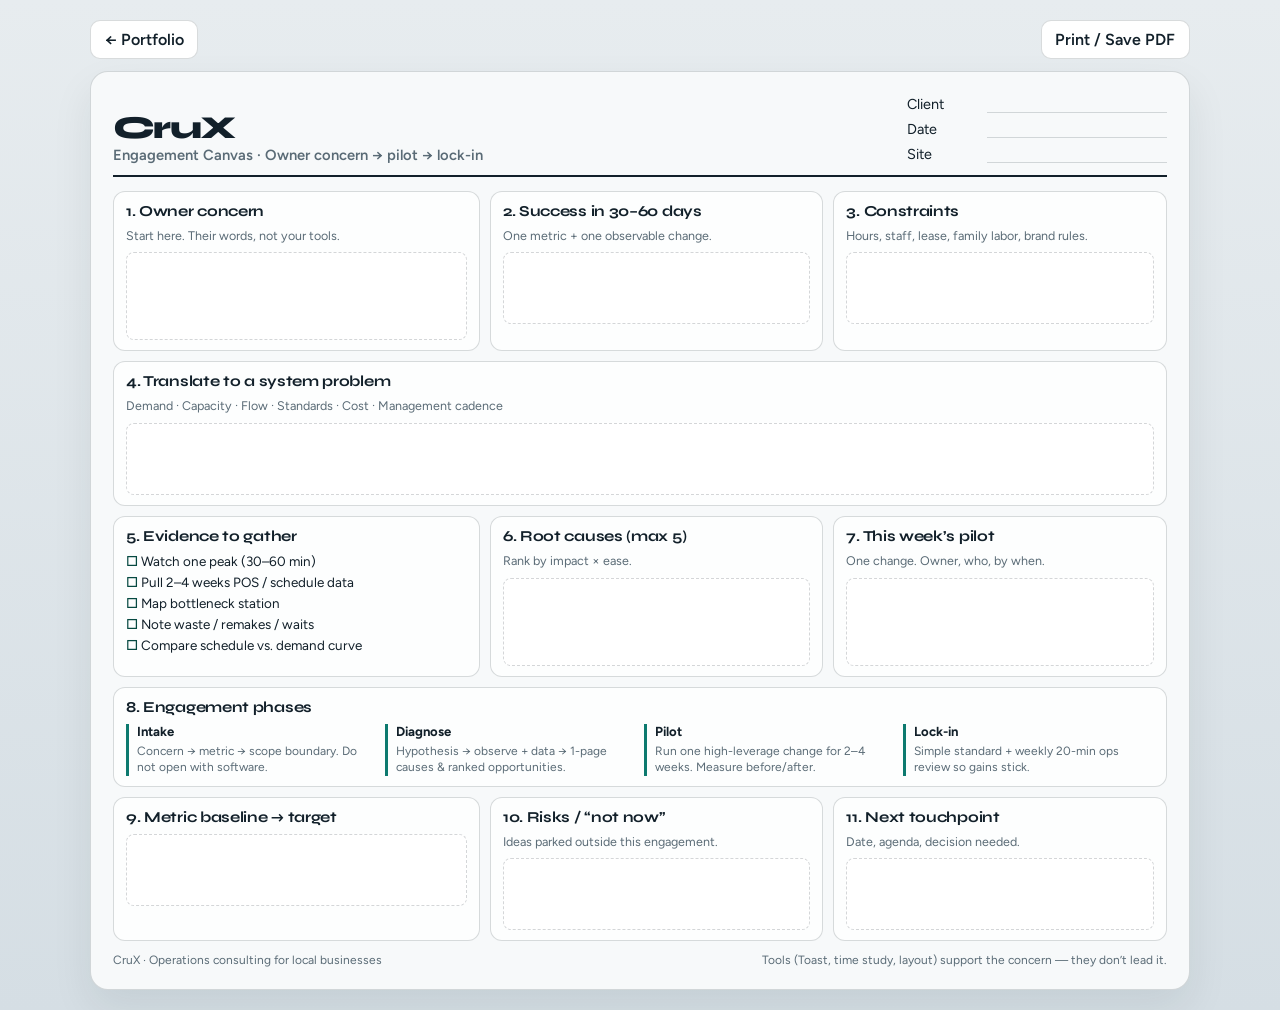
==== crux/engagement-canvas.html @ 1187dd97 "Add CruX one-page engagement canvas Provide a printable client worksheet that starts from the owner " ====
<!doctype html>
<html lang="en">
<head>
  <meta charset="utf-8">
  <meta name="viewport" content="width=device-width, initial-scale=1">
  <title>CruX · Engagement Canvas</title>
  <link rel="icon" href="../favicon.svg" type="image/svg+xml">
  <link rel="preconnect" href="https://fonts.googleapis.com">
  <link rel="preconnect" href="https://fonts.gstatic.com" crossorigin>
  <link href="https://fonts.googleapis.com/css2?family=Figtree:wght@400;500;600;700&family=Syne:wght@700;800&display=swap" rel="stylesheet">
  <style>
    :root {
      --ink: #12202a;
      --muted: #5a6b76;
      --line: rgba(18, 32, 42, 0.16);
      --accent: #0d7a6f;
      --accent-ink: #064941;
      --soft: #eef3f4;
      --paper: #f7f9fa;
    }

    * { box-sizing: border-box; }

    body {
      margin: 0;
      color: var(--ink);
      font-family: "Figtree", sans-serif;
      background:
        radial-gradient(900px 420px at 0% 0%, rgba(13, 122, 111, 0.12), transparent 55%),
        linear-gradient(180deg, #e7ecef, #d guardee4);
      background: linear-gradient(180deg, #e7ecef, #d5dee4);
      padding: 20px;
    }

    .page {
      width: min(1100px, 100%);
      margin: 0 auto;
      background: var(--paper);
      border: 1px solid var(--line);
      border-radius: 18px;
      padding: 22px;
      box-shadow: 0 18px 40px rgba(18, 32, 42, 0.08);
    }

    .top {
      display: flex;
      justify-content: space-between;
      gap: 16px;
      align-items: end;
      border-bottom: 2px solid var(--ink);
      padding-bottom: 12px;
      margin-bottom: 14px;
    }

    .brand {
      font-family: "Syne", sans-serif;
      font-weight: 800;
      font-size: 2rem;
      letter-spacing: -0.05em;
      line-height: 1;
    }

    .brand span {
      display: block;
      margin-top: 4px;
      font-family: "Figtree", sans-serif;
      font-size: 0.92rem;
      font-weight: 600;
      color: var(--muted);
      letter-spacing: 0;
    }

    .meta {
      display: grid;
      gap: 6px;
      min-width: 260px;
      font-size: 0.9rem;
    }

    .meta label {
      display: grid;
      grid-template-columns: 72px 1fr;
      gap: 8px;
      align-items: end;
    }

    .line {
      border-bottom: 1px solid var(--line);
      min-height: 1.2em;
    }

    h2 {
      margin: 0 0 8px;
      font-family: "Syne", sans-serif;
      font-size: 0.95rem;
      letter-spacing: -0.02em;
    }

    .grid {
      display: grid;
      grid-template-columns: 1.1fr 1fr 1fr;
      gap: 10px;
    }

    .cell {
      border: 1px solid var(--line);
      border-radius: 12px;
      padding: 10px 12px;
      background: rgba(255, 255, 255, 0.72);
      min-height: 132px;
    }

    .cell.wide { grid-column: 1 / -1; min-height: auto; }

    .hint {
      margin: 0 0 8px;
      color: var(--muted);
      font-size: 0.78rem;
      line-height: 1.35;
    }

    .write {
      min-height: 72px;
      border: 1px dashed rgba(18, 32, 42, 0.18);
      border-radius: 8px;
      background: #fff;
    }

    .write.tall { min-height: 88px; }

    .checks {
      display: grid;
      gap: 5px;
      font-size: 0.84rem;
    }

    .checks div::before {
      content: "☐ ";
      color: var(--accent-ink);
      font-weight: 700;
    }

    .phases {
      display: grid;
      grid-template-columns: repeat(4, 1fr);
      gap: 8px;
    }

    .phase {
      border-left: 3px solid var(--accent);
      padding-left: 8px;
    }

    .phase strong {
      display: block;
      font-size: 0.82rem;
      margin-bottom: 4px;
    }

    .phase p {
      margin: 0;
      color: var(--muted);
      font-size: 0.75rem;
      line-height: 1.35;
    }

    .footer {
      margin-top: 12px;
      display: flex;
      justify-content: space-between;
      gap: 12px;
      color: var(--muted);
      font-size: 0.75rem;
    }

    .actions {
      width: min(1100px, 100%);
      margin: 0 auto 12px;
      display: flex;
      justify-content: space-between;
      gap: 10px;
      align-items: center;
    }

    .actions a, .actions button {
      font: inherit;
      font-weight: 600;
      text-decoration: none;
      color: var(--ink);
      background: #fff;
      border: 1px solid var(--line);
      border-radius: 10px;
      padding: 0.55rem 0.85rem;
      cursor: pointer;
    }

    @media print {
      body {
        background: #fff;
        padding: 0;
      }
      .actions { display: none; }
      .page {
        box-shadow: none;
        border: none;
        border-radius: 0;
        width: 100%;
        padding: 0;
      }
      .cell, .write { break-inside: avoid; }
    }

    @media (max-width: 800px) {
      .grid, .phases { grid-template-columns: 1fr; }
      .top { flex-direction: column; align-items: start; }
    }
  </style>
</head>
<body>
  <div class="actions">
    <a href="../">← Portfolio</a>
    <button type="button" onclick="window.print()">Print / Save PDF</button>
  </div>

  <main class="page">
    <header class="top">
      <div>
        <div class="brand">CruX<span>Engagement Canvas · Owner concern → pilot → lock-in</span></div>
      </div>
      <div class="meta">
        <label><span>Client</span><span class="line" contenteditable="true"></span></label>
        <label><span>Date</span><span class="line" contenteditable="true"></span></label>
        <label><span>Site</span><span class="line" contenteditable="true"></span></label>
      </div>
    </header>

    <section class="grid">
      <article class="cell">
        <h2>1. Owner concern</h2>
        <p class="hint">Start here. Their words, not your tools.</p>
        <div class="write tall" contenteditable="true"></div>
      </article>

      <article class="cell">
        <h2>2. Success in 30–60 days</h2>
        <p class="hint">One metric + one observable change.</p>
        <div class="write" contenteditable="true"></div>
      </article>

      <article class="cell">
        <h2>3. Constraints</h2>
        <p class="hint">Hours, staff, lease, family labor, brand rules.</p>
        <div class="write" contenteditable="true"></div>
      </article>

      <article class="cell wide">
        <h2>4. Translate to a system problem</h2>
        <p class="hint">Demand · Capacity · Flow · Standards · Cost · Management cadence</p>
        <div class="write" contenteditable="true"></div>
      </article>

      <article class="cell">
        <h2>5. Evidence to gather</h2>
        <div class="checks">
          <div>Watch one peak (30–60 min)</div>
          <div>Pull 2–4 weeks POS / schedule data</div>
          <div>Map bottleneck station</div>
          <div>Note waste / remakes / waits</div>
          <div>Compare schedule vs. demand curve</div>
        </div>
      </article>

      <article class="cell">
        <h2>6. Root causes (max 5)</h2>
        <p class="hint">Rank by impact × ease.</p>
        <div class="write tall" contenteditable="true"></div>
      </article>

      <article class="cell">
        <h2>7. This week’s pilot</h2>
        <p class="hint">One change. Owner, who, by when.</p>
        <div class="write tall" contenteditable="true"></div>
      </article>

      <article class="cell wide">
        <h2>8. Engagement phases</h2>
        <div class="phases">
          <div class="phase">
            <strong>Intake</strong>
            <p>Concern → metric → scope boundary. Do not open with software.</p>
          </div>
          <div class="phase">
            <strong>Diagnose</strong>
            <p>Hypothesis → observe + data → 1-page causes & ranked opportunities.</p>
          </div>
          <div class="phase">
            <strong>Pilot</strong>
            <p>Run one high-leverage change for 2–4 weeks. Measure before/after.</p>
          </div>
          <div class="phase">
            <strong>Lock-in</strong>
            <p>Simple standard + weekly 20-min ops review so gains stick.</p>
          </div>
        </div>
      </article>

      <article class="cell">
        <h2>9. Metric baseline → target</h2>
        <div class="write" contenteditable="true"></div>
      </article>

      <article class="cell">
        <h2>10. Risks / “not now”</h2>
        <p class="hint">Ideas parked outside this engagement.</p>
        <div class="write" contenteditable="true"></div>
      </article>

      <article class="cell">
        <h2>11. Next touchpoint</h2>
        <p class="hint">Date, agenda, decision needed.</p>
        <div class="write" contenteditable="true"></div>
      </article>
    </section>

    <footer class="footer">
      <span>CruX · Operations consulting for local businesses</span>
      <span>Tools (Toast, time study, layout) support the concern — they don’t lead it.</span>
    </footer>
  </main>
</body>
</html>
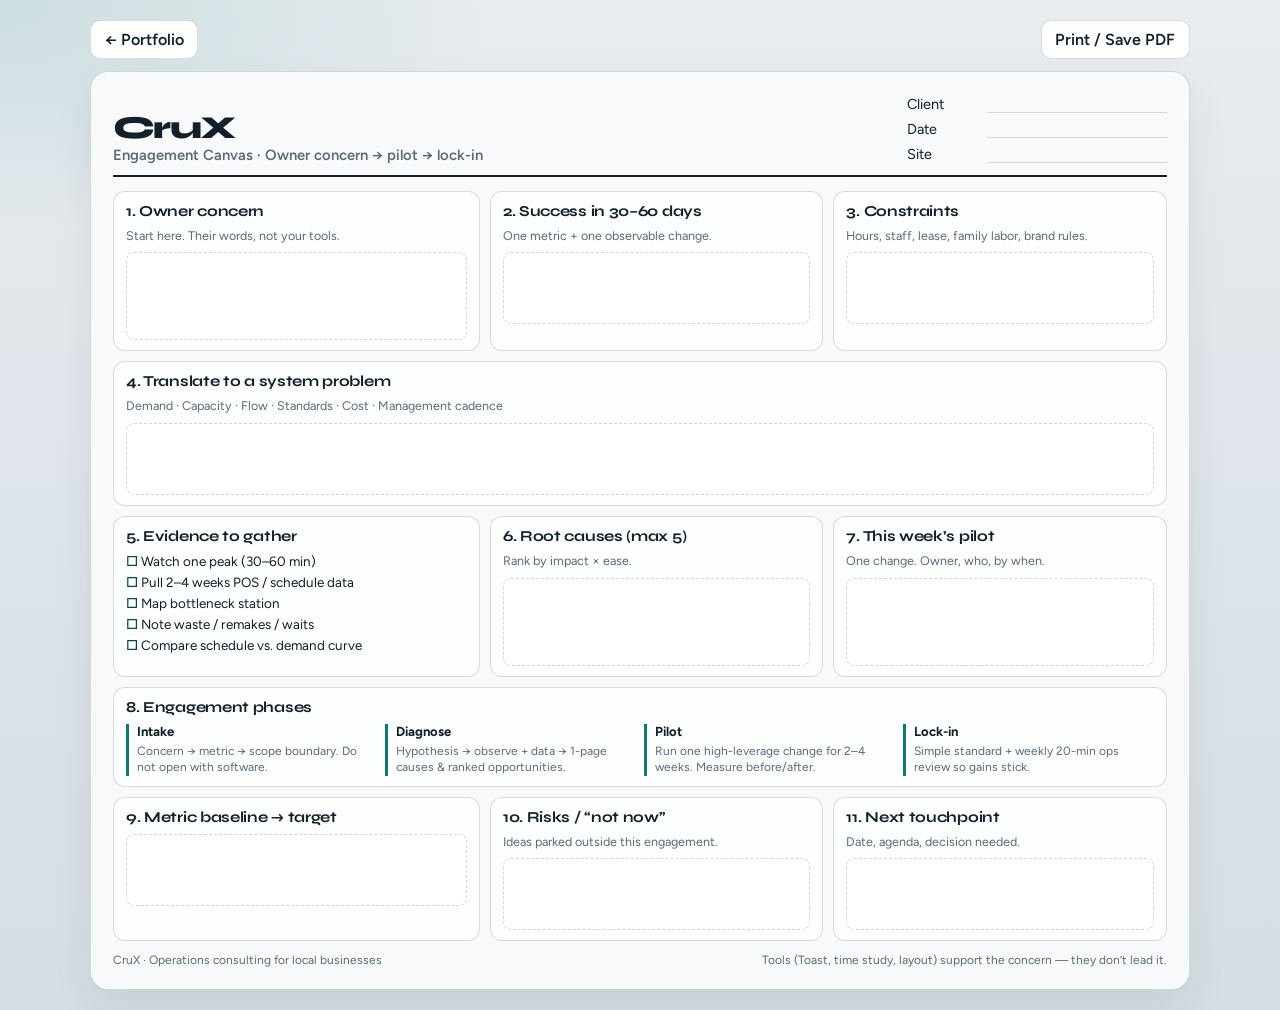
==== commit 2009a6d0: "Link engagement canvas from portfolio and fix canvas styles Co-authored-by: sstradingco <sstradingco" ====
--- a/crux/engagement-canvas.html
+++ b/crux/engagement-canvas.html
@@ -27,8 +27,7 @@
       font-family: "Figtree", sans-serif;
       background:
         radial-gradient(900px 420px at 0% 0%, rgba(13, 122, 111, 0.12), transparent 55%),
-        linear-gradient(180deg, #e7ecef, #d guardee4);
-      background: linear-gradient(180deg, #e7ecef, #d5dee4);
+        linear-gradient(180deg, #e7ecef, #d5dee4);
       padding: 20px;
     }
 
